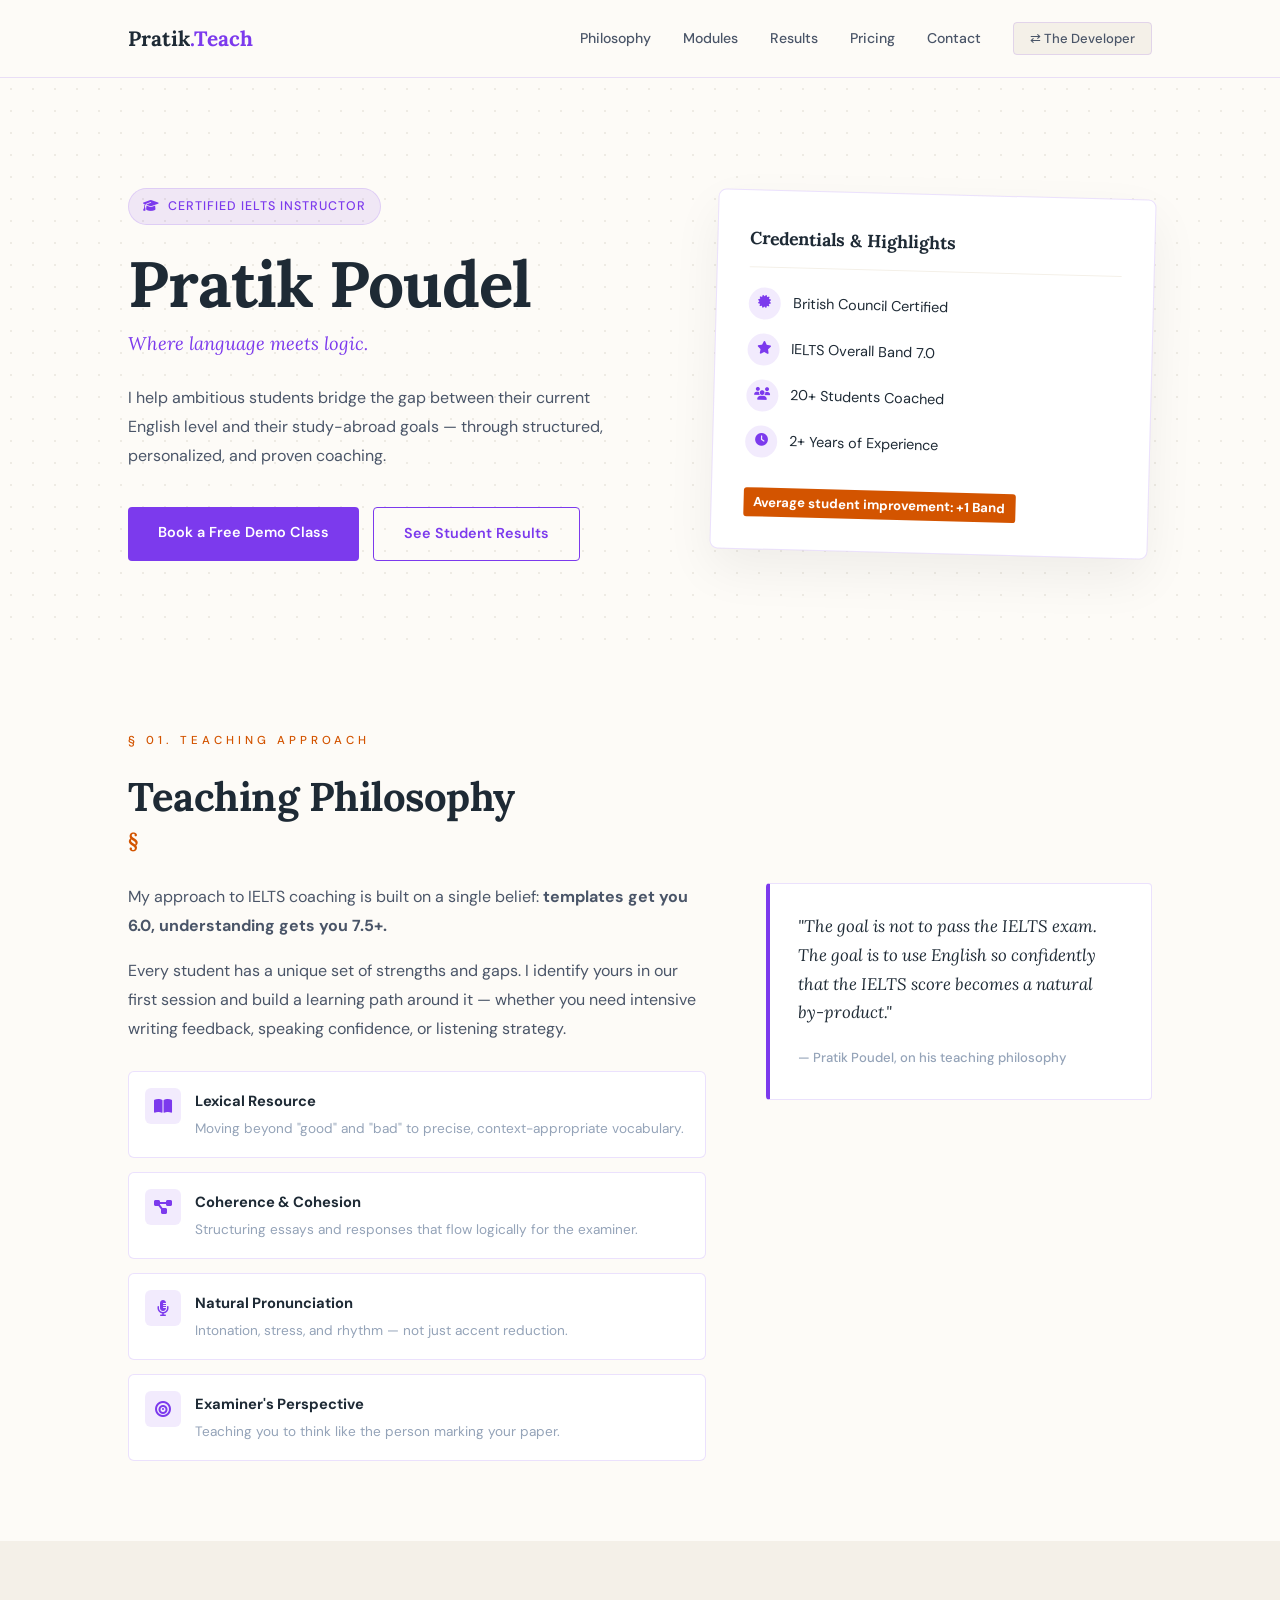
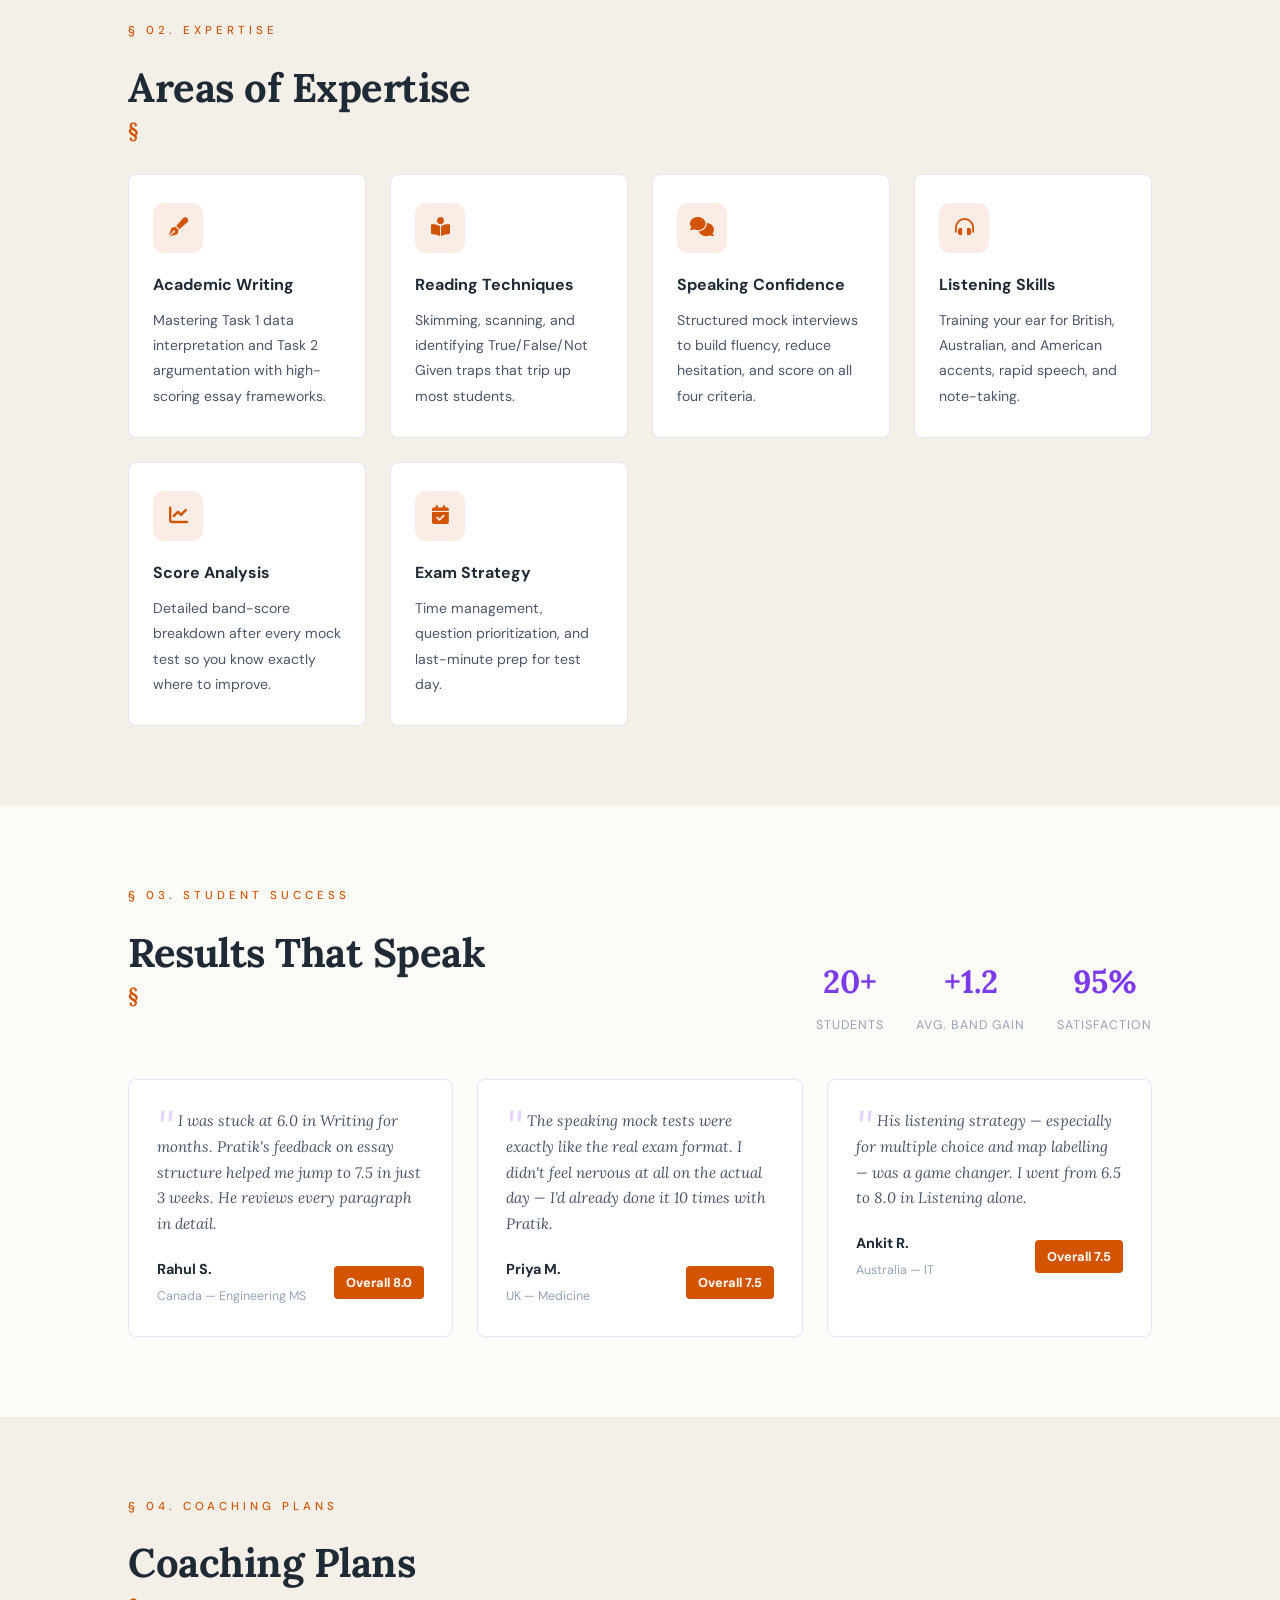
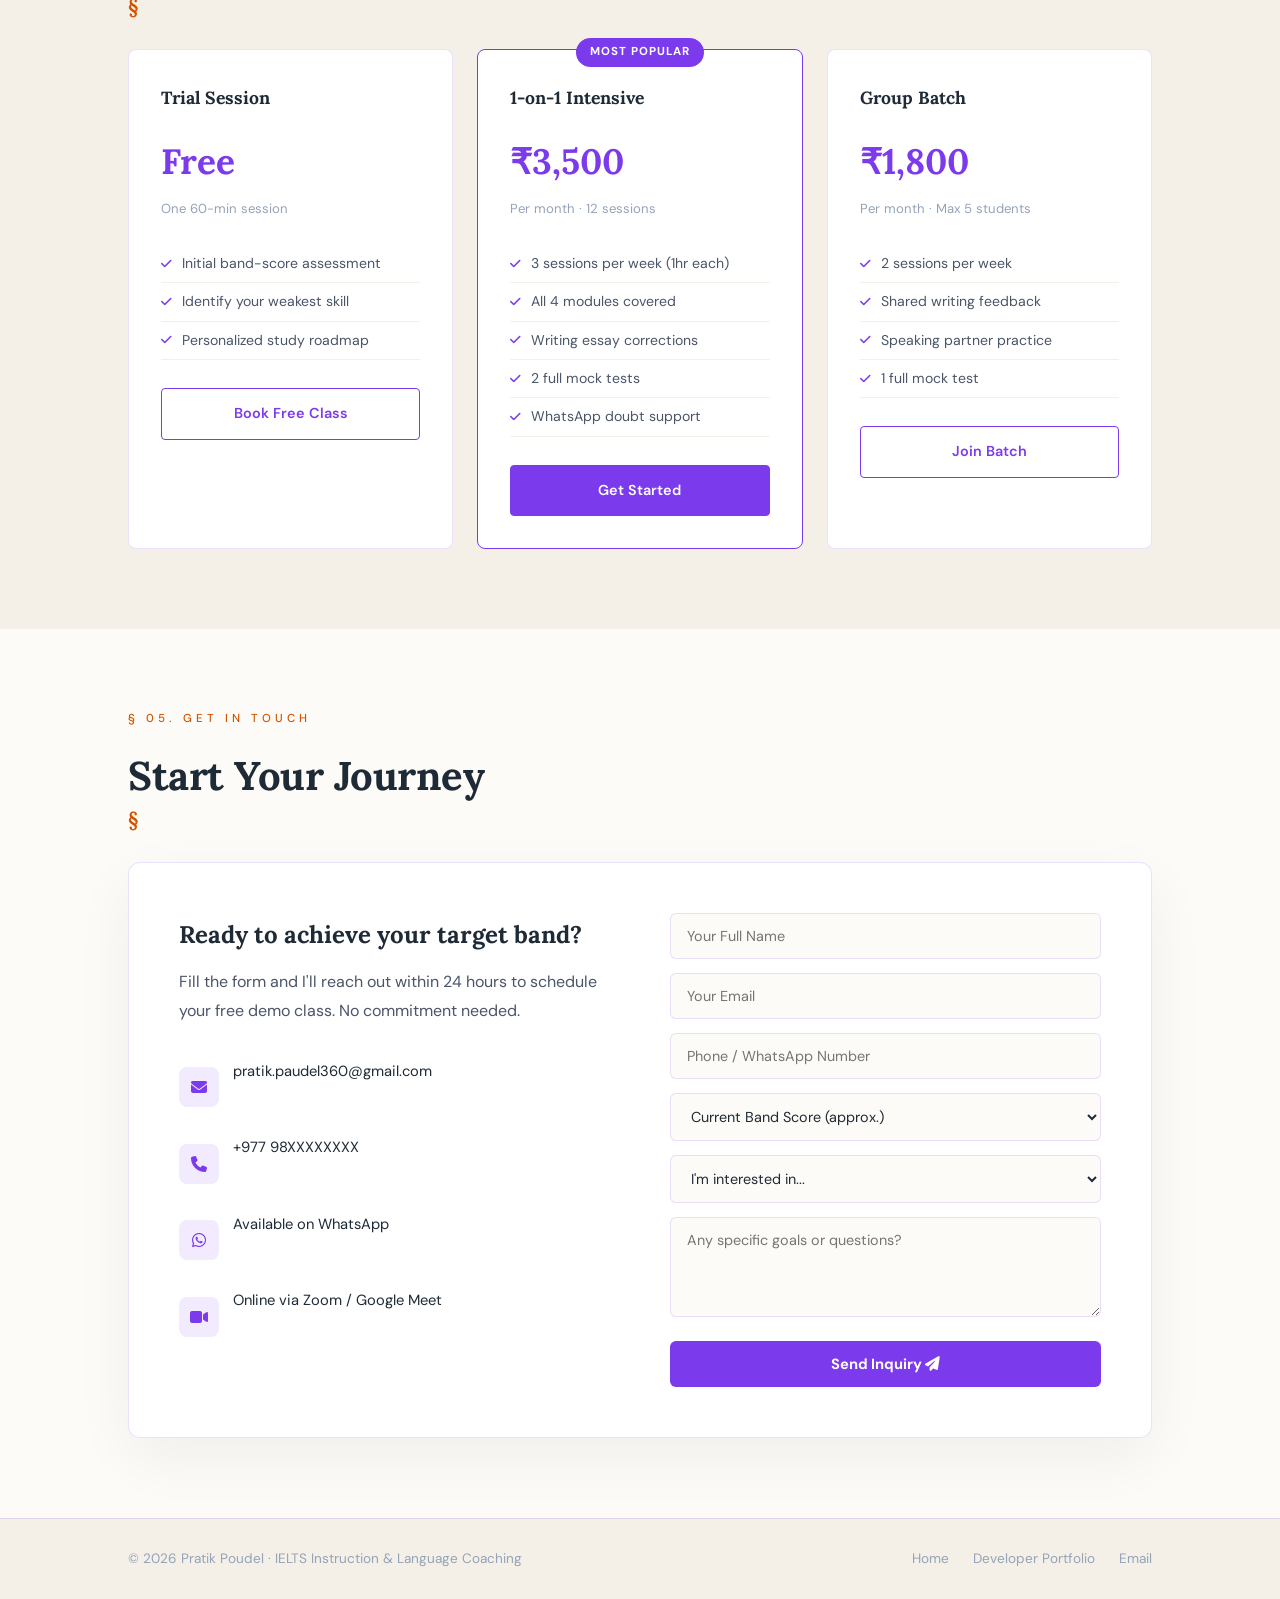
==== ielts.html @ 58a1dc97 "first commit" ====
<!DOCTYPE html>
<html lang="en">
<head>
    <meta charset="UTF-8">
    <meta name="viewport" content="width=device-width, initial-scale=1.0">
    <title>Pratik Poudel | IELTS Instructor</title>
    <link rel="stylesheet" href="https://cdnjs.cloudflare.com/ajax/libs/font-awesome/6.4.0/css/all.min.css">
    <link href="https://fonts.googleapis.com/css2?family=Lora:ital,wght@0,400;0,600;0,700;1,400;1,600&family=DM+Sans:wght@300;400;500&display=swap" rel="stylesheet">

    <style>
        :root {
            --primary: #7c3aed;
            --primary-light: rgba(124,58,237,0.1);
            --primary-glow: rgba(124,58,237,0.25);
            --paper: #fdfbf7;
            --paper-dark: #f4f0e8;
            --text: #1e2a35;
            --text-mid: #4a5568;
            --text-light: #94a3b8;
            --accent: #d35400;
            --accent-light: rgba(211,84,0,0.1);
            --white: #ffffff;
            --border: rgba(124,58,237,0.15);
        }

        * { margin: 0; padding: 0; box-sizing: border-box; }

        html { scroll-behavior: smooth; }

        body {
            background-color: var(--paper);
            color: var(--text);
            font-family: 'DM Sans', sans-serif;
            line-height: 1.8;
        }

        ::-webkit-scrollbar { width: 4px; }
        ::-webkit-scrollbar-track { background: var(--paper); }
        ::-webkit-scrollbar-thumb { background: var(--primary); border-radius: 2px; }

        h1, h2, h3, h4 { font-family: 'Lora', serif; }

        a { text-decoration: none; color: inherit; }
        ul { list-style: none; }

        /* ---- Navbar ---- */
        nav {
            padding: 20px 10%;
            display: flex;
            justify-content: space-between;
            align-items: center;
            border-bottom: 1px solid var(--border);
            background: rgba(253,251,247,0.92);
            backdrop-filter: blur(10px);
            position: sticky;
            top: 0;
            z-index: 1000;
        }

        .logo {
            font-family: 'Lora', serif;
            font-size: 1.3rem;
            font-weight: 700;
            color: var(--text);
        }
        .logo span { color: var(--primary); }

        .nav-links {
            display: flex;
            gap: 32px;
            align-items: center;
        }

        .nav-links a {
            font-size: 0.88rem;
            color: var(--text-mid);
            font-weight: 500;
            transition: color 0.2s;
        }
        .nav-links a:hover { color: var(--primary); }

        .back-btn {
            background: var(--paper-dark);
            border: 1px solid var(--border);
            color: var(--text-mid) !important;
            padding: 7px 16px;
            border-radius: 4px;
            font-size: 0.82rem !important;
            transition: all 0.2s !important;
        }
        .back-btn:hover { border-color: var(--primary) !important; color: var(--primary) !important; }

        .nav-hamburger { display: none; cursor: pointer; font-size: 1.3rem; color: var(--text); }

        /* ---- Hero ---- */
        .hero {
            padding: 110px 10% 90px;
            position: relative;
            overflow: hidden;
        }

        .hero-texture {
            position: absolute;
            inset: 0;
            background-image: radial-gradient(#d8d2c8 1px, transparent 1px);
            background-size: 22px 22px;
            opacity: 0.4;
        }

        .hero-inner {
            position: relative;
            z-index: 2;
            display: grid;
            grid-template-columns: 1.2fr 1fr;
            gap: 60px;
            align-items: center;
            max-width: 1100px;
        }

        .hero-text { }

        .hero-tag {
            display: inline-flex;
            align-items: center;
            gap: 8px;
            background: var(--primary-light);
            color: var(--primary);
            padding: 6px 14px;
            border-radius: 20px;
            font-size: 0.78rem;
            font-weight: 500;
            letter-spacing: 1px;
            text-transform: uppercase;
            margin-bottom: 24px;
            border: 1px solid var(--border);
        }

        .hero h1 {
            font-size: clamp(2.5rem, 5vw, 4rem);
            font-weight: 700;
            line-height: 1.1;
            color: var(--text);
            letter-spacing: -1px;
            margin-bottom: 8px;
        }

        .hero-subtitle {
            font-family: 'Lora', serif;
            font-size: 1.15rem;
            color: var(--primary);
            font-style: italic;
            margin-bottom: 24px;
        }

        .hero-desc {
            font-size: 1rem;
            color: var(--text-mid);
            max-width: 480px;
            margin-bottom: 36px;
            line-height: 1.8;
        }

        .hero-cta { display: flex; gap: 14px; flex-wrap: wrap; }

        .btn {
            padding: 13px 30px;
            font-weight: 600;
            font-size: 0.9rem;
            transition: all 0.3s ease;
            display: inline-block;
            cursor: pointer;
            font-family: 'DM Sans', sans-serif;
            border-radius: 4px;
        }

        .btn-primary {
            background: var(--primary);
            color: white;
        }
        .btn-primary:hover {
            background: #5b21b6;
            transform: translateY(-2px);
            box-shadow: 0 10px 30px var(--primary-glow);
        }

        .btn-outline {
            border: 1.5px solid var(--primary);
            color: var(--primary);
        }
        .btn-outline:hover {
            background: var(--primary-light);
            transform: translateY(-2px);
        }

        /* Credential card */
        .hero-card {
            background: var(--white);
            border: 1px solid var(--border);
            padding: 32px;
            border-radius: 8px;
            box-shadow: 0 20px 50px rgba(0,0,0,0.06);
            transform: rotate(1.5deg);
            transition: transform 0.3s;
        }
        .hero-card:hover { transform: rotate(0deg); }

        .hero-card-title {
            font-family: 'Lora', serif;
            font-size: 1.1rem;
            font-weight: 700;
            color: var(--text);
            margin-bottom: 20px;
            padding-bottom: 12px;
            border-bottom: 1px solid var(--paper-dark);
        }

        .cred-item {
            display: flex;
            align-items: center;
            gap: 12px;
            margin-bottom: 14px;
            font-size: 0.9rem;
        }

        .cred-icon {
            width: 32px;
            height: 32px;
            background: var(--primary-light);
            border-radius: 50%;
            display: flex;
            align-items: center;
            justify-content: center;
            color: var(--primary);
            font-size: 0.8rem;
            flex-shrink: 0;
        }

        .band-highlight {
            display: inline-block;
            background: var(--accent);
            color: white;
            padding: 3px 10px;
            border-radius: 3px;
            font-size: 0.82rem;
            font-weight: 700;
            margin-top: 16px;
        }

        /* ---- Section Base ---- */
        .section { padding: 80px 10%; }
        .section-alt { background: var(--paper-dark); }

        .section-label {
            font-size: 0.72rem;
            color: var(--accent);
            letter-spacing: 4px;
            text-transform: uppercase;
            font-weight: 500;
            display: block;
            margin-bottom: 10px;
        }

        .section-title {
            font-family: 'Lora', serif;
            font-size: clamp(1.8rem, 3.5vw, 2.5rem);
            font-weight: 700;
            color: var(--text);
            margin-bottom: 50px;
            position: relative;
            display: inline-block;
            letter-spacing: -0.5px;
        }

        .section-title::after {
            content: '§';
            display: block;
            font-size: 1.2rem;
            color: var(--accent);
            position: absolute;
            bottom: -24px;
            left: 0;
        }

        /* ---- Philosophy ---- */
        .philosophy-grid {
            display: grid;
            grid-template-columns: 1.5fr 1fr;
            gap: 60px;
            align-items: start;
        }

        .philosophy-text p {
            color: var(--text-mid);
            margin-bottom: 16px;
        }

        .philosophy-pillars {
            margin-top: 28px;
            display: flex;
            flex-direction: column;
            gap: 14px;
        }

        .pillar {
            display: flex;
            gap: 14px;
            align-items: flex-start;
            padding: 16px;
            background: var(--white);
            border: 1px solid var(--border);
            border-radius: 6px;
            transition: border-color 0.3s, transform 0.3s;
        }
        .pillar:hover { border-color: var(--primary); transform: translateX(4px); }

        .pillar-icon {
            width: 36px;
            height: 36px;
            background: var(--primary-light);
            border-radius: 6px;
            display: flex;
            align-items: center;
            justify-content: center;
            color: var(--primary);
            flex-shrink: 0;
        }

        .pillar h4 {
            font-family: 'DM Sans', sans-serif;
            font-weight: 700;
            font-size: 0.92rem;
            color: var(--text);
            margin-bottom: 2px;
        }
        .pillar p { font-size: 0.85rem; color: var(--text-light); margin: 0; }

        .quote-box {
            background: var(--white);
            border: 1px solid var(--border);
            border-left: 4px solid var(--primary);
            padding: 28px;
            border-radius: 4px;
        }

        .quote-box blockquote {
            font-family: 'Lora', serif;
            font-style: italic;
            font-size: 1.05rem;
            color: var(--text);
            line-height: 1.7;
            margin-bottom: 16px;
        }

        .quote-author {
            font-size: 0.82rem;
            color: var(--text-light);
            font-weight: 500;
        }

        /* ---- Modules ---- */
        .modules-grid {
            display: grid;
            grid-template-columns: repeat(auto-fit, minmax(220px, 1fr));
            gap: 24px;
        }

        .module-card {
            background: var(--white);
            padding: 28px 24px;
            border: 1px solid var(--border);
            border-radius: 8px;
            transition: all 0.3s ease;
            position: relative;
            overflow: hidden;
        }

        .module-card::after {
            content: '';
            position: absolute;
            bottom: 0;
            left: 0;
            right: 0;
            height: 2px;
            background: linear-gradient(90deg, var(--primary), var(--accent));
            transform: scaleX(0);
            transition: transform 0.3s;
        }

        .module-card:hover {
            transform: translateY(-5px);
            box-shadow: 0 16px 40px rgba(0,0,0,0.08);
        }
        .module-card:hover::after { transform: scaleX(1); }

        .module-icon {
            width: 50px;
            height: 50px;
            background: var(--accent-light);
            border-radius: 10px;
            display: flex;
            align-items: center;
            justify-content: center;
            color: var(--accent);
            font-size: 1.2rem;
            margin-bottom: 18px;
        }

        .module-card h3 {
            font-family: 'DM Sans', sans-serif;
            font-weight: 700;
            font-size: 1rem;
            color: var(--text);
            margin-bottom: 8px;
        }

        .module-card p { font-size: 0.88rem; color: var(--text-mid); }

        /* ---- Results ---- */
        .results-header {
            display: flex;
            justify-content: space-between;
            align-items: flex-end;
            margin-bottom: 40px;
            flex-wrap: wrap;
            gap: 20px;
        }

        .results-stats {
            display: flex;
            gap: 32px;
        }

        .r-stat { text-align: center; }
        .r-stat-num {
            font-family: 'Lora', serif;
            font-size: 2rem;
            font-weight: 700;
            color: var(--primary);
            display: block;
        }
        .r-stat-label { font-size: 0.78rem; color: var(--text-light); text-transform: uppercase; letter-spacing: 1px; }

        .stories-grid {
            display: grid;
            grid-template-columns: repeat(auto-fit, minmax(300px, 1fr));
            gap: 24px;
        }

        .story-card {
            background: var(--white);
            border: 1px solid var(--border);
            border-radius: 8px;
            padding: 28px;
            transition: all 0.3s;
            position: relative;
        }

        .story-card:hover {
            transform: translateY(-4px);
            box-shadow: 0 16px 40px rgba(0,0,0,0.07);
            border-color: var(--primary);
        }

        .story-quote {
            font-family: 'Lora', serif;
            font-style: italic;
            font-size: 0.95rem;
            color: var(--text-mid);
            line-height: 1.7;
            margin-bottom: 20px;
        }

        .story-quote::before {
            content: '"';
            font-size: 3rem;
            color: var(--primary);
            opacity: 0.2;
            line-height: 0;
            vertical-align: -1.2rem;
            margin-right: 4px;
        }

        .story-meta { display: flex; justify-content: space-between; align-items: center; }

        .story-name {
            font-weight: 700;
            font-size: 0.9rem;
            color: var(--text);
        }
        .story-dest { font-size: 0.78rem; color: var(--text-light); margin-top: 2px; }

        .band-badge {
            background: var(--accent);
            color: white;
            padding: 5px 12px;
            border-radius: 4px;
            font-size: 0.8rem;
            font-weight: 700;
            white-space: nowrap;
        }

        /* ---- Pricing ---- */
        .pricing-grid {
            display: grid;
            grid-template-columns: repeat(auto-fit, minmax(260px, 1fr));
            gap: 24px;
        }

        .pricing-card {
            background: var(--white);
            border: 1px solid var(--border);
            border-radius: 8px;
            padding: 32px;
            transition: all 0.3s;
        }

        .pricing-card.featured {
            border-color: var(--primary);
            position: relative;
        }

        .pricing-card.featured::before {
            content: 'Most Popular';
            position: absolute;
            top: -12px;
            left: 50%;
            transform: translateX(-50%);
            background: var(--primary);
            color: white;
            font-size: 0.72rem;
            font-weight: 700;
            padding: 4px 14px;
            border-radius: 20px;
            letter-spacing: 1px;
            text-transform: uppercase;
        }

        .pricing-card:hover {
            transform: translateY(-4px);
            box-shadow: 0 16px 40px rgba(0,0,0,0.07);
        }

        .plan-name {
            font-family: 'Lora', serif;
            font-size: 1.1rem;
            font-weight: 700;
            color: var(--text);
            margin-bottom: 16px;
        }

        .plan-price {
            font-family: 'Lora', serif;
            font-size: 2.2rem;
            font-weight: 700;
            color: var(--primary);
            margin-bottom: 4px;
        }

        .plan-duration { font-size: 0.82rem; color: var(--text-light); margin-bottom: 24px; }

        .plan-features { margin-bottom: 28px; }

        .plan-feature {
            display: flex;
            align-items: center;
            gap: 10px;
            font-size: 0.88rem;
            color: var(--text-mid);
            padding: 6px 0;
            border-bottom: 1px solid var(--paper-dark);
        }

        .plan-feature i { color: var(--primary); font-size: 0.75rem; }

        .btn-plan {
            width: 100%;
            text-align: center;
            padding: 12px;
            border: 1.5px solid var(--primary);
            color: var(--primary);
            border-radius: 4px;
            font-weight: 600;
            font-family: 'DM Sans', sans-serif;
            font-size: 0.9rem;
            transition: all 0.3s;
            display: block;
        }

        .btn-plan:hover, .pricing-card.featured .btn-plan {
            background: var(--primary);
            color: white;
        }
        .pricing-card.featured .btn-plan:hover { background: #5b21b6; }

        /* ---- Contact ---- */
        .contact-box {
            display: grid;
            grid-template-columns: 1fr 1fr;
            gap: 60px;
            background: var(--white);
            border: 1px solid var(--border);
            border-radius: 12px;
            padding: 50px;
            box-shadow: 0 20px 60px rgba(0,0,0,0.05);
        }

        .contact-left h3 {
            font-size: 1.5rem;
            font-weight: 700;
            color: var(--text);
            margin-bottom: 12px;
        }

        .contact-left p { color: var(--text-mid); margin-bottom: 32px; }

        .contact-detail {
            display: flex;
            align-items: center;
            gap: 14px;
            margin-bottom: 18px;
        }

        .contact-detail-icon {
            width: 40px;
            height: 40px;
            background: var(--primary-light);
            border-radius: 8px;
            display: flex;
            align-items: center;
            justify-content: center;
            color: var(--primary);
            flex-shrink: 0;
        }

        .contact-detail p { font-size: 0.92rem; color: var(--text); }

        .contact-form input,
        .contact-form textarea,
        .contact-form select {
            width: 100%;
            padding: 13px 16px;
            margin-bottom: 14px;
            background: var(--paper);
            border: 1px solid var(--border);
            border-radius: 6px;
            color: var(--text);
            font-family: 'DM Sans', sans-serif;
            font-size: 0.9rem;
            transition: border-color 0.2s;
        }

        .contact-form input:focus,
        .contact-form textarea:focus,
        .contact-form select:focus {
            outline: none;
            border-color: var(--primary);
        }

        .contact-form button {
            width: 100%;
            padding: 13px;
            background: var(--primary);
            color: white;
            border: none;
            border-radius: 6px;
            font-weight: 700;
            font-family: 'DM Sans', sans-serif;
            font-size: 0.92rem;
            cursor: pointer;
            transition: all 0.3s;
        }
        .contact-form button:hover {
            background: #5b21b6;
            transform: translateY(-2px);
            box-shadow: 0 10px 25px var(--primary-glow);
        }

        /* ---- Footer ---- */
        footer {
            background: var(--paper-dark);
            border-top: 1px solid var(--border);
            padding: 28px 10%;
            display: flex;
            justify-content: space-between;
            align-items: center;
            flex-wrap: wrap;
            gap: 16px;
        }

        footer p { font-size: 0.85rem; color: var(--text-light); }

        .footer-links { display: flex; gap: 24px; }
        .footer-links a { font-size: 0.85rem; color: var(--text-light); transition: color 0.2s; }
        .footer-links a:hover { color: var(--primary); }

        /* ---- Responsive ---- */
        @media (max-width: 900px) {
            .hero-inner { grid-template-columns: 1fr; }
            .hero-card { transform: none; max-width: 400px; }
            .philosophy-grid { grid-template-columns: 1fr; }
            .contact-box { grid-template-columns: 1fr; padding: 32px; }
        }

        @media (max-width: 768px) {
            .section { padding: 60px 6%; }
            .hero { padding: 80px 6% 60px; }
            .nav-links {
                display: none;
                position: fixed;
                top: 65px;
                left: 0;
                right: 0;
                background: rgba(253,251,247,0.98);
                flex-direction: column;
                padding: 24px;
                border-bottom: 1px solid var(--border);
                gap: 18px;
            }
            .nav-links.active { display: flex; }
            .nav-hamburger { display: block; }
            .results-header { flex-direction: column; align-items: flex-start; }
            .results-stats { gap: 24px; }
        }
    </style>
</head>
<body>

    <!-- Navbar -->
    <nav>
        <div class="logo">Pratik<span>.Teach</span></div>
        <ul class="nav-links" id="navLinks">
            <li><a href="#philosophy">Philosophy</a></li>
            <li><a href="#modules">Modules</a></li>
            <li><a href="#results">Results</a></li>
            <li><a href="#pricing">Pricing</a></li>
            <li><a href="#contact">Contact</a></li>
            <li><a href="index.html" class="back-btn">⇄ The Developer</a></li>
        </ul>
        <div class="nav-hamburger" id="navHamburger"><i class="fas fa-bars"></i></div>
    </nav>

    <!-- Hero -->
    <header class="hero">
        <div class="hero-texture"></div>
        <div class="hero-inner">
            <div class="hero-text">
                <div class="hero-tag"><i class="fas fa-graduation-cap"></i> Certified IELTS Instructor</div>
                <h1>Pratik Poudel</h1>
                <p class="hero-subtitle">Where language meets logic.</p>
                <p class="hero-desc">I help ambitious students bridge the gap between their current English level and their study-abroad goals — through structured, personalized, and proven coaching.</p>
                <div class="hero-cta">
                    <a href="#contact" class="btn btn-primary">Book a Free Demo Class</a>
                    <a href="#results" class="btn btn-outline">See Student Results</a>
                </div>
            </div>

            <div class="hero-card">
                <p class="hero-card-title">Credentials & Highlights</p>
                <div class="cred-item">
                    <div class="cred-icon"><i class="fas fa-certificate"></i></div>
                    <span>British Council Certified</span>
                </div>
                <div class="cred-item">
                    <div class="cred-icon"><i class="fas fa-star"></i></div>
                    <span>IELTS Overall Band 7.0</span>
                </div>
                <div class="cred-item">
                    <div class="cred-icon"><i class="fas fa-users"></i></div>
                    <span>20+ Students Coached</span>
                </div>
                <div class="cred-item">
                    <div class="cred-icon"><i class="fas fa-clock"></i></div>
                    <span>2+ Years of Experience</span>
                </div>
                <span class="band-highlight">Average student improvement: +1 Band</span>
            </div>
        </div>
    </header>

    <!-- Philosophy -->
    <section id="philosophy" class="section">
        <span class="section-label">§ 01. teaching approach</span>
        <h2 class="section-title">Teaching Philosophy</h2>
        <div class="philosophy-grid">
            <div class="philosophy-text">
                <p>My approach to IELTS coaching is built on a single belief: <strong>templates get you 6.0, understanding gets you 7.5+.</strong></p>
                <p>Every student has a unique set of strengths and gaps. I identify yours in our first session and build a learning path around it — whether you need intensive writing feedback, speaking confidence, or listening strategy.</p>

                <div class="philosophy-pillars">
                    <div class="pillar">
                        <div class="pillar-icon"><i class="fas fa-book-open"></i></div>
                        <div>
                            <h4>Lexical Resource</h4>
                            <p>Moving beyond "good" and "bad" to precise, context-appropriate vocabulary.</p>
                        </div>
                    </div>
                    <div class="pillar">
                        <div class="pillar-icon"><i class="fas fa-project-diagram"></i></div>
                        <div>
                            <h4>Coherence & Cohesion</h4>
                            <p>Structuring essays and responses that flow logically for the examiner.</p>
                        </div>
                    </div>
                    <div class="pillar">
                        <div class="pillar-icon"><i class="fas fa-microphone-alt"></i></div>
                        <div>
                            <h4>Natural Pronunciation</h4>
                            <p>Intonation, stress, and rhythm — not just accent reduction.</p>
                        </div>
                    </div>
                    <div class="pillar">
                        <div class="pillar-icon"><i class="fas fa-bullseye"></i></div>
                        <div>
                            <h4>Examiner's Perspective</h4>
                            <p>Teaching you to think like the person marking your paper.</p>
                        </div>
                    </div>
                </div>
            </div>

            <div>
                <div class="quote-box">
                    <blockquote>
                        "The goal is not to pass the IELTS exam. The goal is to use English so confidently that the IELTS score becomes a natural by-product."
                    </blockquote>
                    <span class="quote-author">— Pratik Poudel, on his teaching philosophy</span>
                </div>
            </div>
        </div>
    </section>

    <!-- Modules -->
    <section id="modules" class="section section-alt">
        <span class="section-label">§ 02. expertise</span>
        <h2 class="section-title">Areas of Expertise</h2>
        <div class="modules-grid">

            <div class="module-card">
                <div class="module-icon"><i class="fas fa-pen-fancy"></i></div>
                <h3>Academic Writing</h3>
                <p>Mastering Task 1 data interpretation and Task 2 argumentation with high-scoring essay frameworks.</p>
            </div>

            <div class="module-card">
                <div class="module-icon"><i class="fas fa-book-reader"></i></div>
                <h3>Reading Techniques</h3>
                <p>Skimming, scanning, and identifying True/False/Not Given traps that trip up most students.</p>
            </div>

            <div class="module-card">
                <div class="module-icon"><i class="fas fa-comments"></i></div>
                <h3>Speaking Confidence</h3>
                <p>Structured mock interviews to build fluency, reduce hesitation, and score on all four criteria.</p>
            </div>

            <div class="module-card">
                <div class="module-icon"><i class="fas fa-headphones-alt"></i></div>
                <h3>Listening Skills</h3>
                <p>Training your ear for British, Australian, and American accents, rapid speech, and note-taking.</p>
            </div>

            <div class="module-card">
                <div class="module-icon"><i class="fas fa-chart-line"></i></div>
                <h3>Score Analysis</h3>
                <p>Detailed band-score breakdown after every mock test so you know exactly where to improve.</p>
            </div>

            <div class="module-card">
                <div class="module-icon"><i class="fas fa-calendar-check"></i></div>
                <h3>Exam Strategy</h3>
                <p>Time management, question prioritization, and last-minute prep for test day.</p>
            </div>

        </div>
    </section>

    <!-- Results -->
    <section id="results" class="section">
        <div class="results-header">
            <div>
                <span class="section-label">§ 03. student success</span>
                <h2 class="section-title">Results That Speak</h2>
            </div>
            <div class="results-stats">
                <div class="r-stat">
                    <span class="r-stat-num">20+</span>
                    <span class="r-stat-label">Students</span>
                </div>
                <div class="r-stat">
                    <span class="r-stat-num">+1.2</span>
                    <span class="r-stat-label">Avg. Band Gain</span>
                </div>
                <div class="r-stat">
                    <span class="r-stat-num">95%</span>
                    <span class="r-stat-label">Satisfaction</span>
                </div>
            </div>
        </div>

        <div class="stories-grid">

            <div class="story-card">
                <p class="story-quote">I was stuck at 6.0 in Writing for months. Pratik's feedback on essay structure helped me jump to 7.5 in just 3 weeks. He reviews every paragraph in detail.</p>
                <div class="story-meta">
                    <div>
                        <p class="story-name">Rahul S.</p>
                        <p class="story-dest">Canada — Engineering MS</p>
                    </div>
                    <span class="band-badge">Overall 8.0</span>
                </div>
            </div>

            <div class="story-card">
                <p class="story-quote">The speaking mock tests were exactly like the real exam format. I didn't feel nervous at all on the actual day — I'd already done it 10 times with Pratik.</p>
                <div class="story-meta">
                    <div>
                        <p class="story-name">Priya M.</p>
                        <p class="story-dest">UK — Medicine</p>
                    </div>
                    <span class="band-badge">Overall 7.5</span>
                </div>
            </div>

            <div class="story-card">
                <p class="story-quote">His listening strategy — especially for multiple choice and map labelling — was a game changer. I went from 6.5 to 8.0 in Listening alone.</p>
                <div class="story-meta">
                    <div>
                        <p class="story-name">Ankit R.</p>
                        <p class="story-dest">Australia — IT</p>
                    </div>
                    <span class="band-badge">Overall 7.5</span>
                </div>
            </div>

        </div>
    </section>

    <!-- Pricing -->
    <section id="pricing" class="section section-alt">
        <span class="section-label">§ 04. coaching plans</span>
        <h2 class="section-title">Coaching Plans</h2>
        <div class="pricing-grid">

            <div class="pricing-card">
                <p class="plan-name">Trial Session</p>
                <p class="plan-price">Free</p>
                <p class="plan-duration">One 60-min session</p>
                <div class="plan-features">
                    <div class="plan-feature"><i class="fas fa-check"></i> Initial band-score assessment</div>
                    <div class="plan-feature"><i class="fas fa-check"></i> Identify your weakest skill</div>
                    <div class="plan-feature"><i class="fas fa-check"></i> Personalized study roadmap</div>
                </div>
                <a href="#contact" class="btn-plan">Book Free Class</a>
            </div>

            <div class="pricing-card featured">
                <p class="plan-name">1-on-1 Intensive</p>
                <p class="plan-price">₹3,500</p>
                <p class="plan-duration">Per month · 12 sessions</p>
                <div class="plan-features">
                    <div class="plan-feature"><i class="fas fa-check"></i> 3 sessions per week (1hr each)</div>
                    <div class="plan-feature"><i class="fas fa-check"></i> All 4 modules covered</div>
                    <div class="plan-feature"><i class="fas fa-check"></i> Writing essay corrections</div>
                    <div class="plan-feature"><i class="fas fa-check"></i> 2 full mock tests</div>
                    <div class="plan-feature"><i class="fas fa-check"></i> WhatsApp doubt support</div>
                </div>
                <a href="#contact" class="btn-plan">Get Started</a>
            </div>

            <div class="pricing-card">
                <p class="plan-name">Group Batch</p>
                <p class="plan-price">₹1,800</p>
                <p class="plan-duration">Per month · Max 5 students</p>
                <div class="plan-features">
                    <div class="plan-feature"><i class="fas fa-check"></i> 2 sessions per week</div>
                    <div class="plan-feature"><i class="fas fa-check"></i> Shared writing feedback</div>
                    <div class="plan-feature"><i class="fas fa-check"></i> Speaking partner practice</div>
                    <div class="plan-feature"><i class="fas fa-check"></i> 1 full mock test</div>
                </div>
                <a href="#contact" class="btn-plan">Join Batch</a>
            </div>

        </div>
    </section>

    <!-- Contact -->
    <section id="contact" class="section">
        <span class="section-label">§ 05. get in touch</span>
        <h2 class="section-title">Start Your Journey</h2>
        <div class="contact-box">
            <div class="contact-left">
                <h3>Ready to achieve your target band?</h3>
                <p>Fill the form and I'll reach out within 24 hours to schedule your free demo class. No commitment needed.</p>

                <div class="contact-detail">
                    <div class="contact-detail-icon"><i class="fas fa-envelope"></i></div>
                    <p>pratik.paudel360@gmail.com</p>
                </div>
                <div class="contact-detail">
                    <div class="contact-detail-icon"><i class="fas fa-phone"></i></div>
                    <p>+977 98XXXXXXXX</p>
                </div>
                <div class="contact-detail">
                    <div class="contact-detail-icon"><i class="fab fa-whatsapp"></i></div>
                    <p>Available on WhatsApp</p>
                </div>
                <div class="contact-detail">
                    <div class="contact-detail-icon"><i class="fas fa-video"></i></div>
                    <p>Online via Zoom / Google Meet</p>
                </div>
            </div>

            <form class="contact-form" id="ieltsForm">
                <input type="text" placeholder="Your Full Name" required>
                <input type="email" placeholder="Your Email" required>
                <input type="tel" placeholder="Phone / WhatsApp Number">
                <select>
                    <option value="" disabled selected>Current Band Score (approx.)</option>
                    <option>Below 5.0</option>
                    <option>5.0 – 5.5</option>
                    <option>6.0 – 6.5</option>
                    <option>7.0+ (Need refinement)</option>
                    <option>Never taken IELTS</option>
                </select>
                <select>
                    <option value="" disabled selected>I'm interested in...</option>
                    <option>1-on-1 Intensive Coaching</option>
                    <option>Group Batch</option>
                    <option>Just the Free Trial</option>
                    <option>Writing Module Only</option>
                    <option>Speaking Module Only</option>
                </select>
                <textarea rows="4" placeholder="Any specific goals or questions?"></textarea>
                <button type="submit">Send Inquiry <i class="fas fa-paper-plane"></i></button>
            </form>
        </div>
    </section>

    <footer>
        <p>&copy; <span id="year"></span> Pratik Poudel · IELTS Instruction & Language Coaching</p>
        <div class="footer-links">
            <a href="index.html">Home</a>
            <a href="tech.html">Developer Portfolio</a>
            <a href="mailto:pratik.paudel360@gmail.com">Email</a>
        </div>
    </footer>

    <script>
        // Nav toggle
        const hamburger = document.getElementById('navHamburger');
        const navLinks = document.getElementById('navLinks');
        hamburger.addEventListener('click', () => navLinks.classList.toggle('active'));
        navLinks.querySelectorAll('a').forEach(a => a.addEventListener('click', () => navLinks.classList.remove('active')));

        // Footer year
        document.getElementById('year').textContent = new Date().getFullYear();

        // Form submission feedback
        document.getElementById('ieltsForm').addEventListener('submit', function(e) {
            e.preventDefault();
            const btn = this.querySelector('button');
            btn.textContent = '✓ Inquiry Sent!';
            btn.style.background = '#10b981';
            setTimeout(() => { btn.innerHTML = 'Send Inquiry <i class="fas fa-paper-plane"></i>'; btn.style.background = ''; }, 3000);
        });
    </script>
</body>
</html>
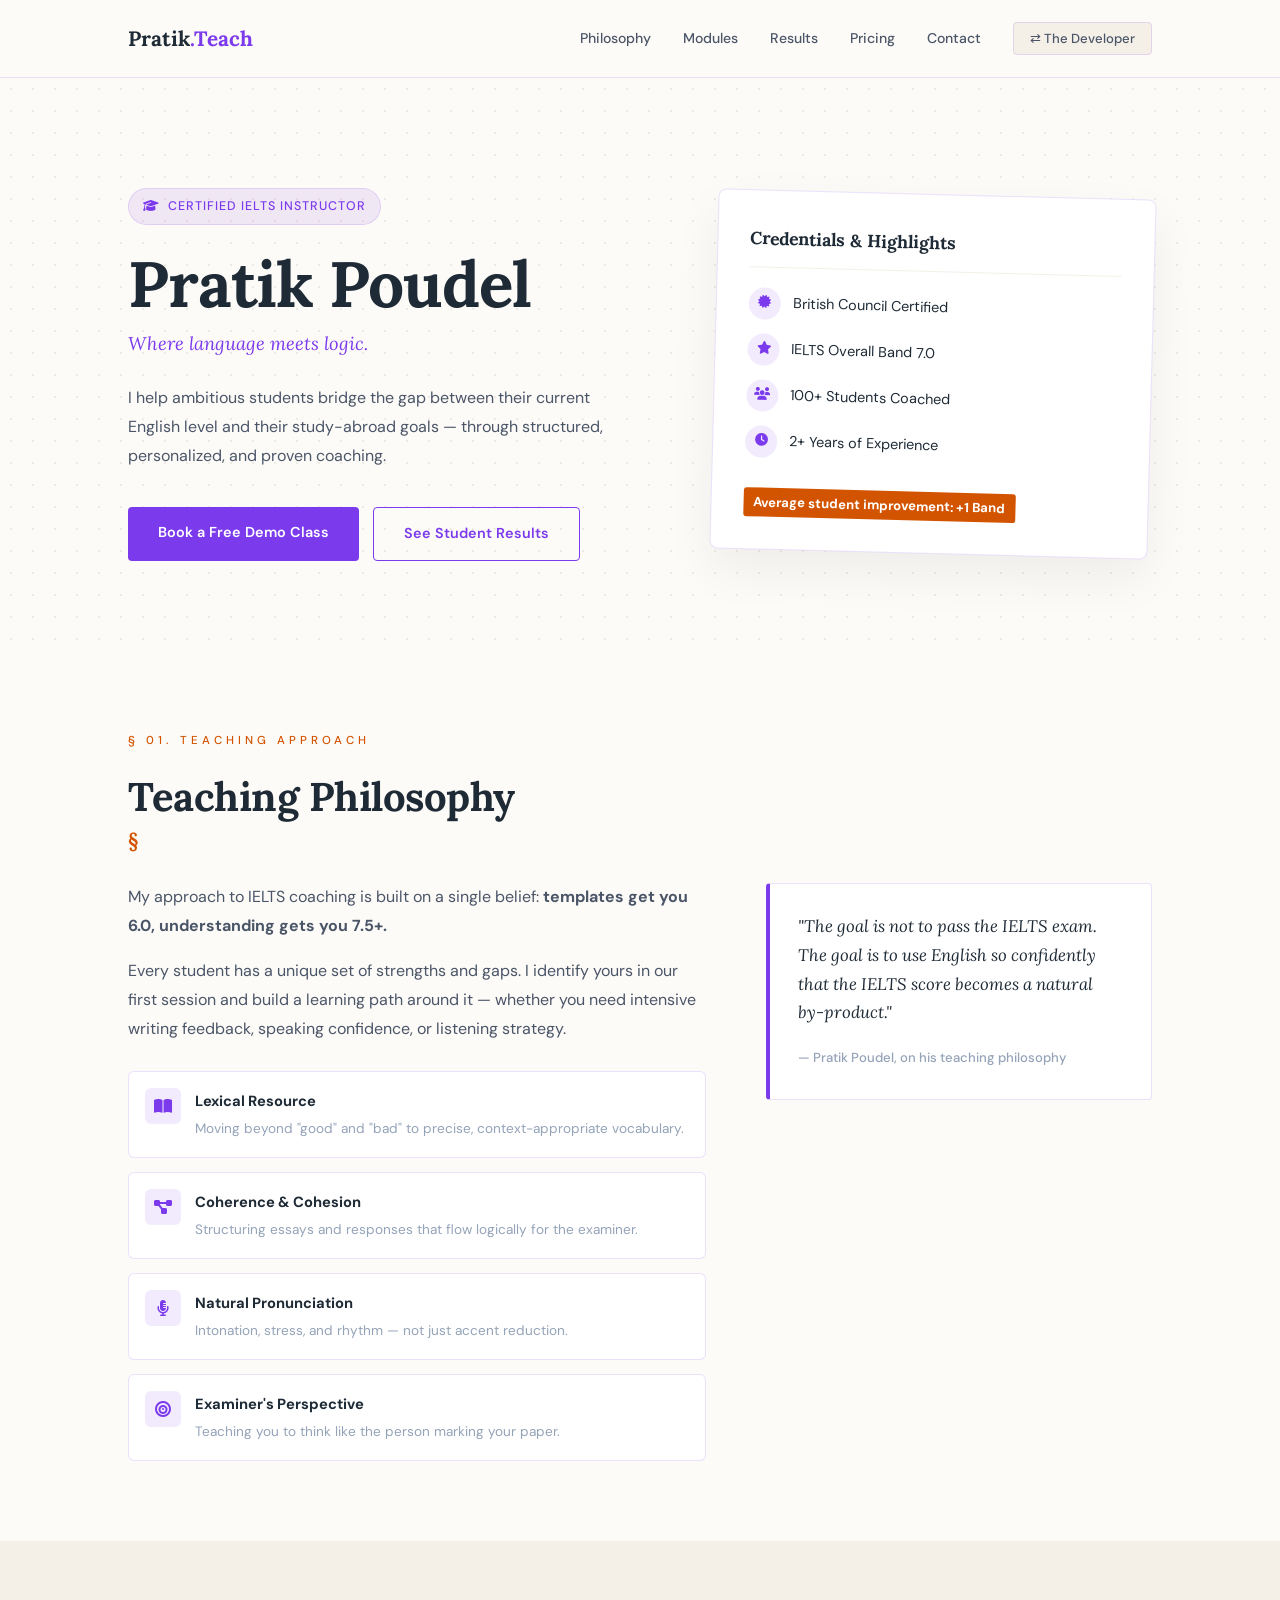
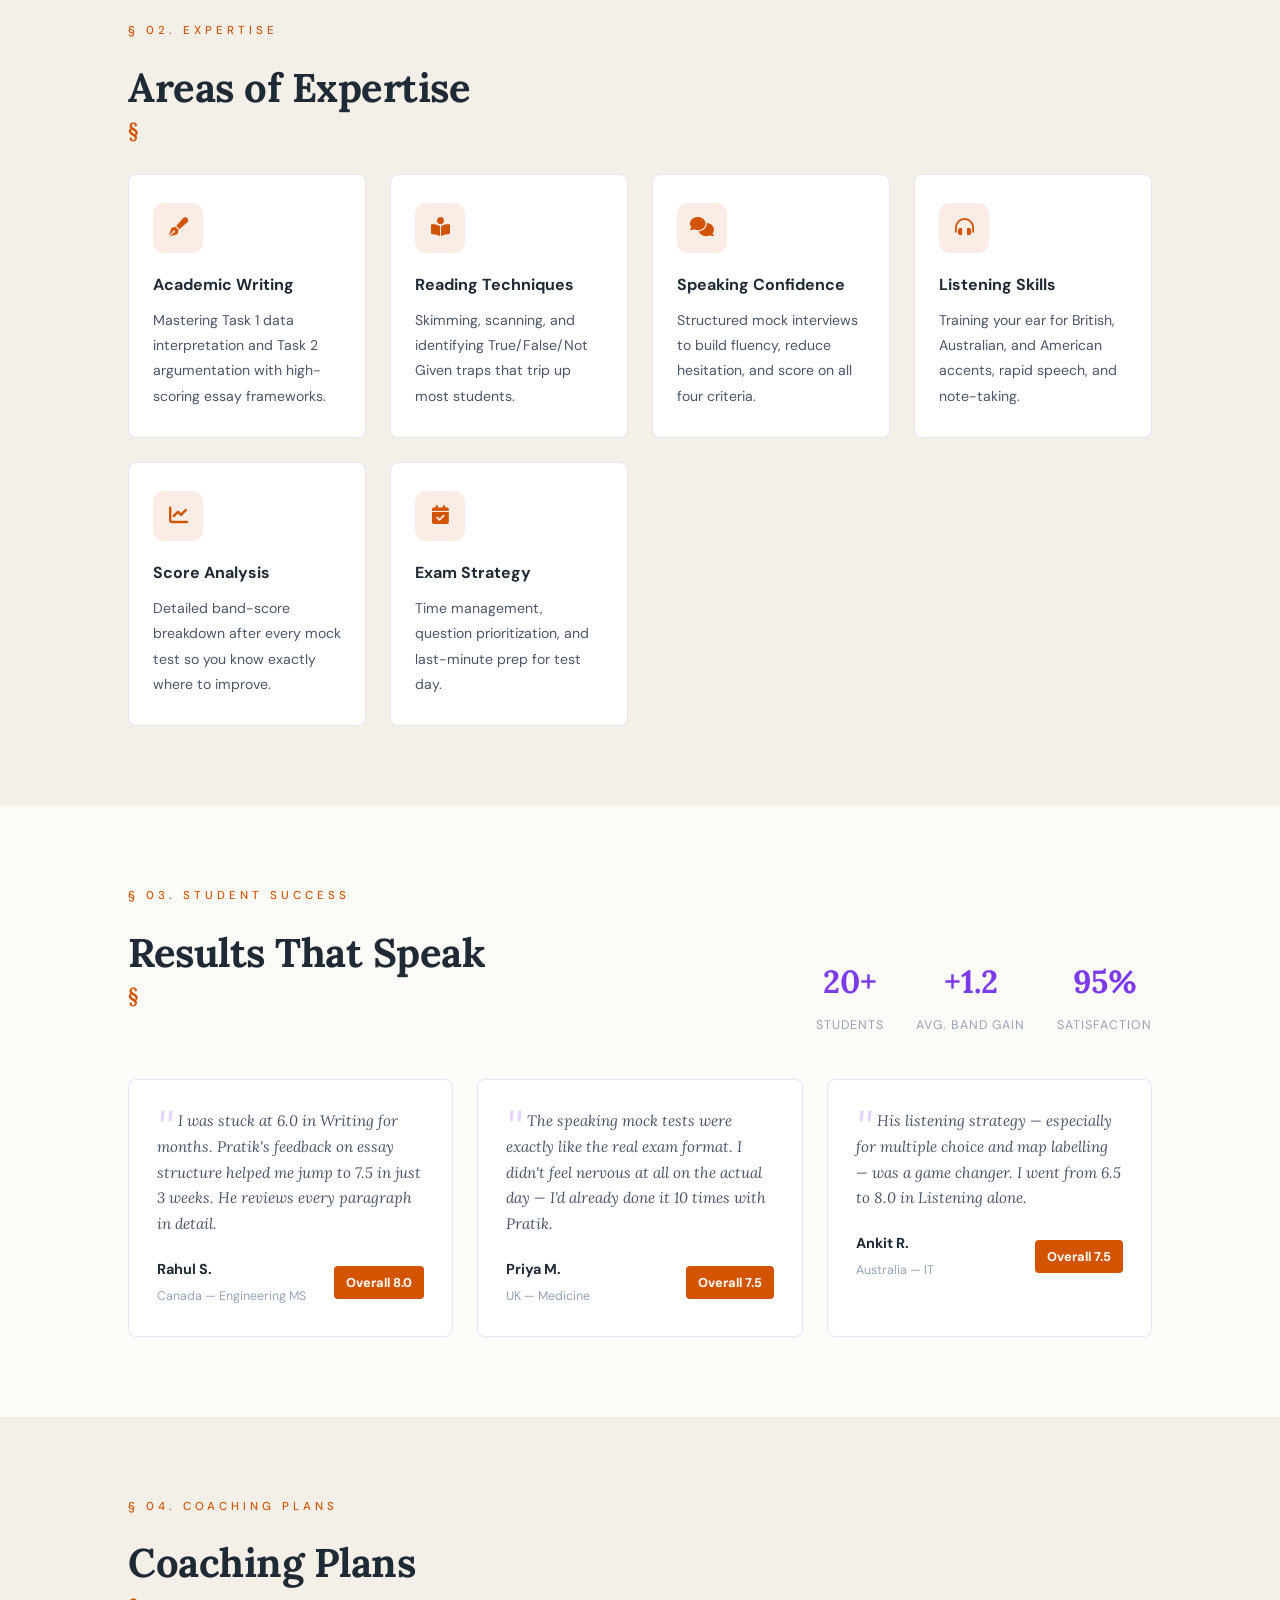
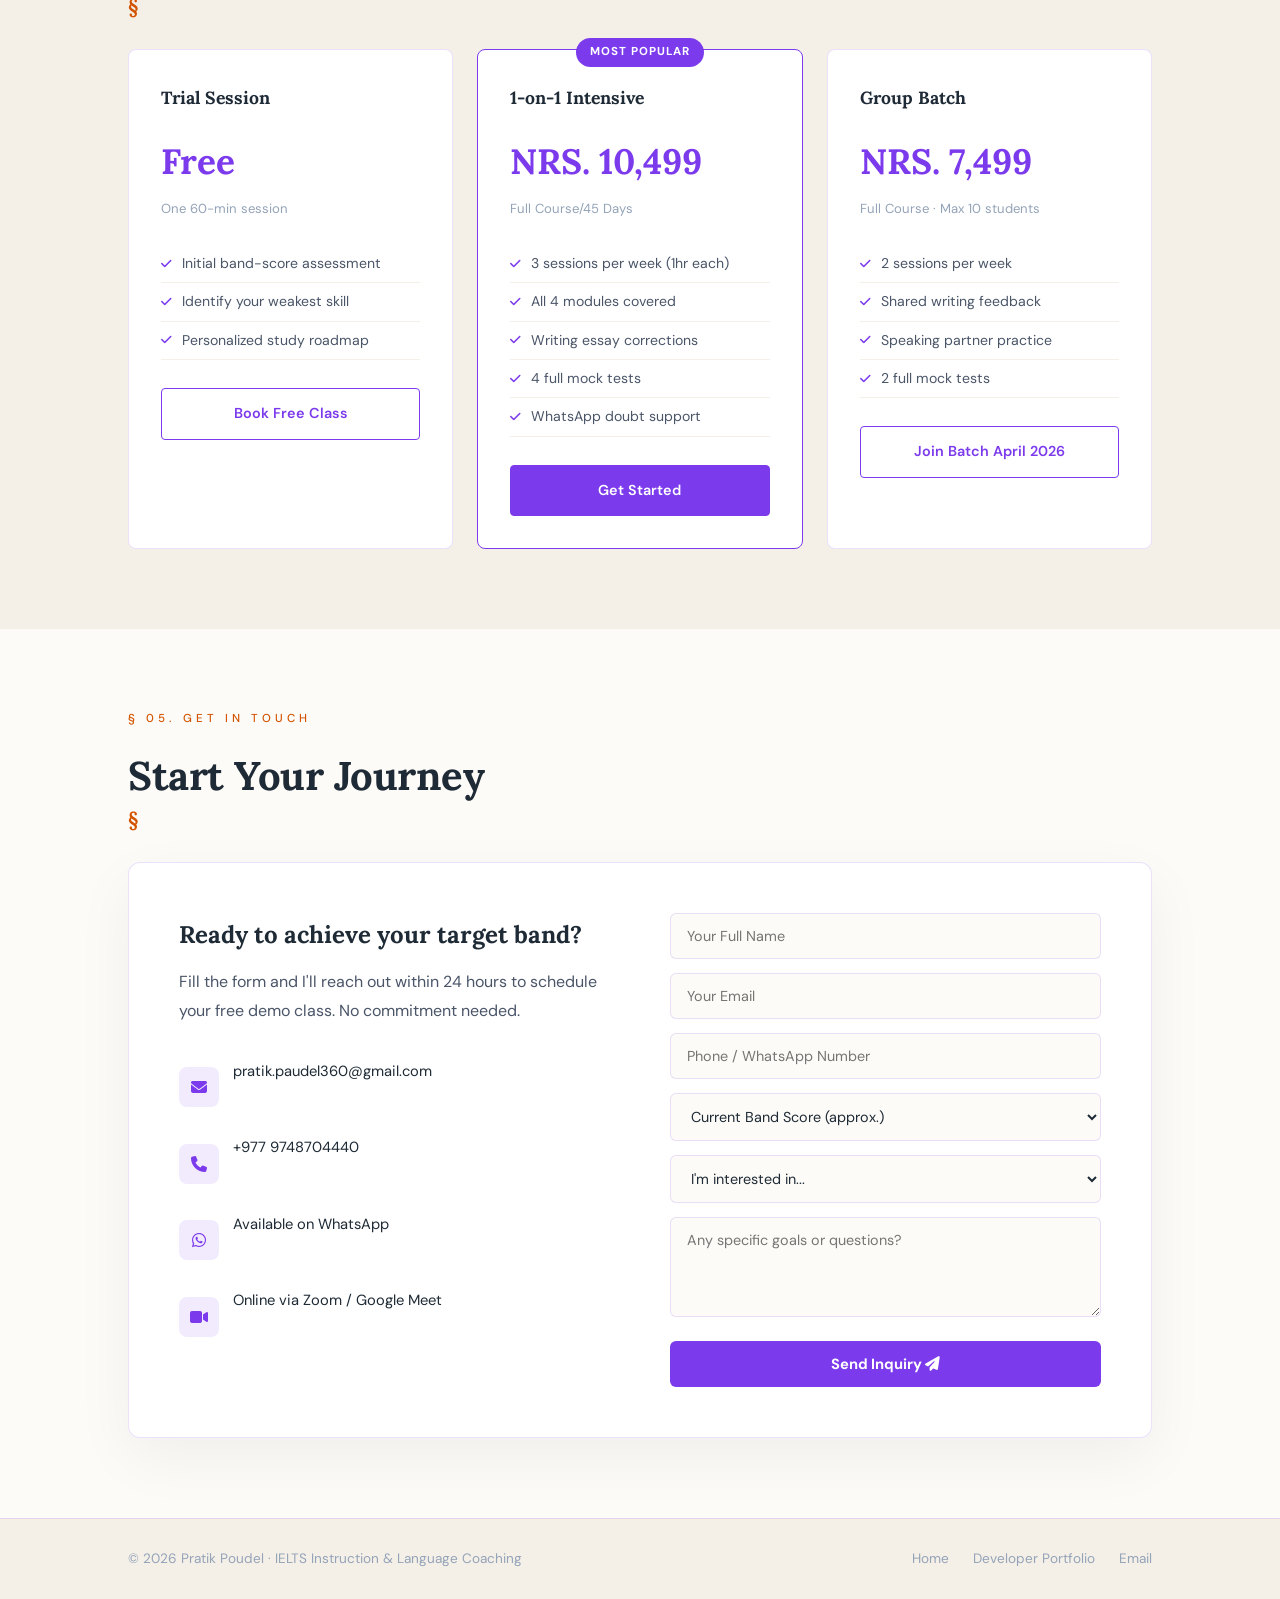
==== commit 9ff293da: "Update contact information and course details in portfolio pages" ====
--- a/ielts.html
+++ b/ielts.html
@@ -117,7 +117,7 @@
             max-width: 1100px;
         }
 
-        .hero-text { }
+        
 
         .hero-tag {
             display: inline-flex;
@@ -766,7 +766,7 @@
                 </div>
                 <div class="cred-item">
                     <div class="cred-icon"><i class="fas fa-users"></i></div>
-                    <span>20+ Students Coached</span>
+                    <span>100+ Students Coached</span>
                 </div>
                 <div class="cred-item">
                     <div class="cred-icon"><i class="fas fa-clock"></i></div>
@@ -955,13 +955,13 @@
 
             <div class="pricing-card featured">
                 <p class="plan-name">1-on-1 Intensive</p>
-                <p class="plan-price">₹3,500</p>
-                <p class="plan-duration">Per month · 12 sessions</p>
+                <p class="plan-price">NRS. 10,499</p>
+                <p class="plan-duration">Full Course/45 Days</p>
                 <div class="plan-features">
                     <div class="plan-feature"><i class="fas fa-check"></i> 3 sessions per week (1hr each)</div>
                     <div class="plan-feature"><i class="fas fa-check"></i> All 4 modules covered</div>
                     <div class="plan-feature"><i class="fas fa-check"></i> Writing essay corrections</div>
-                    <div class="plan-feature"><i class="fas fa-check"></i> 2 full mock tests</div>
+                    <div class="plan-feature"><i class="fas fa-check"></i> 4 full mock tests</div>
                     <div class="plan-feature"><i class="fas fa-check"></i> WhatsApp doubt support</div>
                 </div>
                 <a href="#contact" class="btn-plan">Get Started</a>
@@ -969,15 +969,15 @@
 
             <div class="pricing-card">
                 <p class="plan-name">Group Batch</p>
-                <p class="plan-price">₹1,800</p>
-                <p class="plan-duration">Per month · Max 5 students</p>
+                <p class="plan-price">NRS. 7,499</p>
+                <p class="plan-duration">Full Course · Max 10 students</p>
                 <div class="plan-features">
                     <div class="plan-feature"><i class="fas fa-check"></i> 2 sessions per week</div>
                     <div class="plan-feature"><i class="fas fa-check"></i> Shared writing feedback</div>
                     <div class="plan-feature"><i class="fas fa-check"></i> Speaking partner practice</div>
-                    <div class="plan-feature"><i class="fas fa-check"></i> 1 full mock test</div>
-                </div>
-                <a href="#contact" class="btn-plan">Join Batch</a>
+                    <div class="plan-feature"><i class="fas fa-check"></i> 2 full mock tests</div>
+                </div>
+                <a href="#contact" class="btn-plan">Join Batch April 2026</a>
             </div>
 
         </div>
@@ -998,7 +998,7 @@
                 </div>
                 <div class="contact-detail">
                     <div class="contact-detail-icon"><i class="fas fa-phone"></i></div>
-                    <p>+977 98XXXXXXXX</p>
+                    <p>+977 9748704440</p>
                 </div>
                 <div class="contact-detail">
                     <div class="contact-detail-icon"><i class="fab fa-whatsapp"></i></div>
